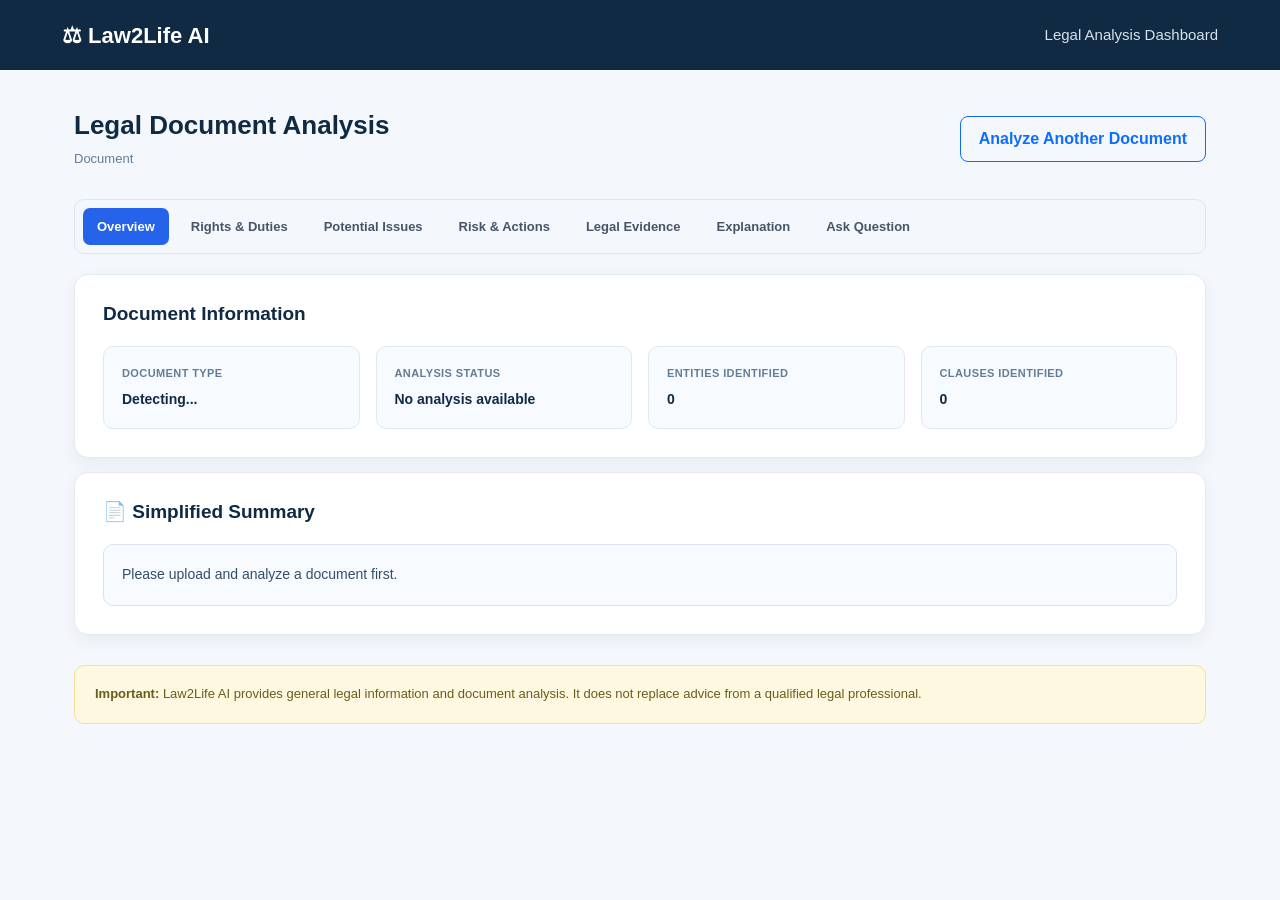
==== frontend/dashboard.html @ 61317b30 "Baseline: initial checkpoint of LAW2LIFE_AI codebase" ====
<!DOCTYPE html>
<html lang="en">

<head>

    <meta charset="UTF-8">

    <meta name="viewport" content="width=device-width, initial-scale=1.0">

    <title>Law2Life AI - Analysis Dashboard</title>

    <link
        href="https://cdn.jsdelivr.net/npm/bootstrap@5.3.3/dist/css/bootstrap.min.css"
        rel="stylesheet"
    >

    <link rel="stylesheet" href="css/style.css">

</head>


<body>

<!-- ================= NAVBAR ================= -->

<nav class="navbar navbar-dark">

    <div class="container">

        <a
            class="navbar-brand"
            href="index.html"
        >
            ⚖ Law2Life AI
        </a>

        <span class="navbar-text">
            Legal Analysis Dashboard
        </span>

    </div>

</nav>


<!-- ================= MAIN DASHBOARD ================= -->

<main class="dashboard-container">

    <!-- HEADER -->

    <div class="dashboard-header">

        <div>

            <h1>Legal Document Analysis</h1>

            <p id="documentName">
                Document
            </p>

        </div>


        <a
            href="index.html"
            class="btn btn-outline-primary"
        >
            Analyze Another Document
        </a>

    </div>


<!-- ================= DASHBOARD TABS ================= -->

<div class="dashboard-tabs">

    <button class="dashboard-tab active" data-tab="overview">
        Overview
    </button>

    <button class="dashboard-tab" data-tab="rights">
        Rights & Duties
    </button>

    <button class="dashboard-tab" data-tab="conflicts">
    Potential Issues
    </button>

    <button class="dashboard-tab" data-tab="risk">
        Risk & Actions
    </button>

    <button class="dashboard-tab" data-tab="evidence">
        Legal Evidence
    </button>

    <button class="dashboard-tab" data-tab="explanation">
        Explanation
    </button>

    <button class="dashboard-tab" data-tab="questions">
        Ask Question
    </button>

</div>


<!-- ================= DOCUMENT INFORMATION ================= -->

<section
    class="dashboard-card tab-content active-tab"
    data-tab-content="overview"
>
    

        <h2>Document Information</h2>

        <div class="info-grid">

            <div class="info-item">

                <span class="info-label">
                    Document Type
                </span>

                <strong id="documentType">
                    Detecting...
                </strong>

            </div>


            <div class="info-item">

                <span class="info-label">
                    Analysis Status
                </span>

                <strong id="analysisStatus">
                    Processing
                </strong>

            </div>


            <div class="info-item">

                <span class="info-label">
                    Entities Identified
                </span>

                <strong id="entityCount">
                    0
                </strong>

            </div>


            <div class="info-item">

                <span class="info-label">
                    Clauses Identified
                </span>

                <strong id="clauseCount">
                    0
                </strong>

            </div>

        </div>

    </section>


    <!-- ================= SUMMARY ================= -->

    <section
    class="dashboard-card tab-content active-tab"
    data-tab-content="overview"
    >

        <h2>📄 Simplified Summary</h2>

        <div
            id="summary"
            class="result-box"
        >
            Analyzing document...
        </div>

    </section>


    <!-- ================= RIGHTS + OBLIGATIONS ================= -->

    <div
    class="dashboard-row tab-content"
    data-tab-content="rights"
    >

        <!-- RIGHTS -->

        <section class="dashboard-card half-card">

            <h2>✓ Your Rights</h2>

            <div id="rightsContainer">

                <p class="empty-message">
                    No rights identified yet.
                </p>

            </div>

        </section>


        <!-- OBLIGATIONS -->

        <section class="dashboard-card half-card">

            <h2>⚠ Your Obligations</h2>

            <div id="obligationsContainer">

                <p class="empty-message">
                    No obligations identified yet.
                </p>

            </div>

        </section>

    </div>


    <!-- ================= DEADLINES + PENALTIES ================= -->

    <div
    class="dashboard-row tab-content"
    data-tab-content="rights"
    >


        <section class="dashboard-card half-card">

            <h2>Important Deadlines</h2>

            <div id="deadlinesContainer">

                <p class="empty-message">
                    No deadlines identified.
                </p>

            </div>

        </section>


        <section class="dashboard-card half-card">

            <h2>⚠ Penalties / Consequences</h2>

            <div id="penaltiesContainer">

                <p class="empty-message">
                    No penalties identified.
                </p>

            </div>

        </section>

    </div>

    <!-- ===================================================== -->
    <!-- CORE NOVELTY: CONFLICT DETECTION                      -->
    <!-- ===================================================== -->

    <section
    class="dashboard-card novelty-card tab-content"
    data-tab-content="conflicts"
    >

        <div class="section-heading">

            <div>

                <span class="novelty-label">
                    CONTEXT-AWARE REASONING
                </span>

                <h2>
                     Potential Issues
                </h2>

            </div>

        </div>


        <p class="section-description">

            The system reviews important clauses against
            relevant legal information and identifies areas
            that may require further verification.

        </p>


        <div id="conflictsContainer">

            <div class="empty-message">
                No potential conflicts detected.
            </div>

        </div>

    </section>


    <!-- ===================================================== -->
    <!-- RISK ASSESSMENT                                      -->
    <!-- ===================================================== -->

    <section
    class="dashboard-card novelty-card tab-content"
    data-tab-content="risk"
    >

        <div class="risk-header">

            <div>

                <span class="novelty-label">
                    CONTEXT-AWARE RISK ANALYSIS
                </span>

                <h2>
                     Risk Assessment
                </h2>

            </div>


            <div
                id="riskLevel"
                class="risk-badge"
            >
                CALCULATING
            </div>

        </div>


        <div
            id="riskExplanation"
            class="result-box"
        >
            Risk factors are being analyzed.
        </div>


        <h3 class="sub-heading">
            Risk Factors
        </h3>


        <div id="riskFactorsContainer">

            <p class="empty-message">
                No risk factors available.
            </p>

        </div>

    </section>


    <!-- ===================================================== -->
    <!-- POSSIBLE ACTIONS                                     -->
    <!-- ===================================================== -->

   <section
    class="dashboard-card novelty-card tab-content"
    data-tab-content="risk"
    >

        <span class="novelty-label">
            EVIDENCE-BACKED GUIDANCE
        </span>

        <h2>
            Possible Next Actions
        </h2>


        <p class="section-description">

            These are possible information-based next steps
            derived from the identified document context,
            legal evidence and detected issues.

        </p>


        <div id="actionsContainer">

            <p class="empty-message">
                No actions available yet.
            </p>

        </div>

    </section>


    <!-- ===================================================== -->
    <!-- LEGAL EVIDENCE                                      -->
    <!-- ===================================================== -->

    <section
    class="dashboard-card tab-content"
    data-tab-content="evidence"
    >

        <h2>⚖ Supporting Legal Evidence</h2>


        <p class="section-description">

            Important findings should be traceable to the
            document clauses and retrieved legal sources
            used during analysis.

        </p>


        <div id="evidenceContainer">

            <p class="empty-message">
                No supporting evidence available.
            </p>

        </div>

    </section>


    <!-- ===================================================== -->
    <!-- EXPLAINABILITY                                      -->
    <!-- ===================================================== -->

    <section
    class="dashboard-card novelty-card tab-content"
    data-tab-content="explanation"
    >

        <span class="novelty-label">
            EXPLAINABLE REASONING
        </span>

        <h2>
             Why Did the System Reach This Finding?
        </h2>


        <div id="explanationContainer">

            <div class="reasoning-step">

                <div class="step-number">
                    1
                </div>

                <div>

                    <strong>
                        Document Evidence
                    </strong>

                    <p>
                        Extracted facts and clauses from
                        the uploaded document.
                    </p>

                </div>

            </div>


            <div class="reasoning-step">

                <div class="step-number">
                    2
                </div>

                <div>

                    <strong>
                        Legal Evidence
                    </strong>

                    <p>
                        Relevant legal provisions retrieved
                        using semantic similarity.
                    </p>

                </div>

            </div>


            <div class="reasoning-step">

                <div class="step-number">
                    3
                </div>

                <div>

                    <strong>
                        Knowledge Graph Relationship
                    </strong>

                    <p>
                        Relationships between the document
                        facts and legal concepts are examined.
                    </p>

                </div>

            </div>


            <div class="reasoning-step">

                <div class="step-number">
                    4
                </div>

                <div>

                    <strong>
                        Context-Aware Reasoning
                    </strong>

                    <p>
                        The system evaluates applicable
                        conditions, conflicts and risk factors.
                    </p>

                </div>

            </div>


            <div class="reasoning-step">

                <div class="step-number">
                    5
                </div>

                <div>

                    <strong>
                        Explainable Finding
                    </strong>

                    <p>
                        The result is presented together
                        with its supporting evidence.
                    </p>

                </div>

            </div>

        </div>

    </section>


    <!-- ===================================================== -->
    <!-- QUESTION ANSWERING                                  -->
    <!-- ===================================================== -->

   <section
    class="dashboard-card question-card tab-content"
    data-tab-content="questions"
    >

        <h2>Ask About Your Document</h2>

        <p class="section-description">

            Ask questions about the uploaded document.
            Answers will be grounded in the document and
            relevant legal evidence.

        </p>


        <div class="question-input-row">

            <input
                type="text"
                id="questionInput"
                class="form-control"
                placeholder="Example: What is my notice period?"
            >


            <button
                id="askButton"
                class="btn ask-btn"
            >
                Ask
            </button>

        </div>


        <div
            id="answerContainer"
            class="answer-box"
        >

            Your answer will appear here.

        </div>

    </section>


    <!-- ================= DISCLAIMER ================= -->

    <div class="dashboard-disclaimer">

        <strong>Important:</strong>

        Law2Life AI provides general legal information
        and document analysis. It does not replace advice
        from a qualified legal professional.

    </div>


</main>


<script src="js/dashboard.js"></script>

</body>

</html>
---- frontend/css/style.css ----
/* =========================================================
   LAW2LIFE AI
   GLOBAL STYLES
   ========================================================= */

* {
    margin: 0;
    padding: 0;
    box-sizing: border-box;
}

body {
    font-family: Arial, Helvetica, sans-serif;
    background: #f4f7fb;
    color: #1f2937;
    line-height: 1.6;
}

a {
    text-decoration: none;
}


/* =========================================================
   NAVBAR
   ========================================================= */

.navbar {
    background: #102a43 !important;
    min-height: 70px;
    padding: 0;
}

.navbar .container {
    max-width: 1180px;
}

.navbar-brand {
    color: #ffffff !important;
    font-size: 22px;
    font-weight: 700;
}

.navbar-text {
    color: #d9e2ec !important;
    font-size: 15px;
}


/* =========================================================
   HOME PAGE
   ========================================================= */

.hero {
    min-height: calc(100vh - 70px);
    padding: 65px 20px 70px;

    background-image:
        linear-gradient(
            rgba(244, 247, 251, 0.15),
            rgba(244, 247, 251, 0.15)
        ),
        url("../images/law-background.png");

    background-size: 100% auto;
    background-position:center top;
    background-repeat: no-repeat;
}

.hero-content {
    max-width: 1120px;
    margin: 0 auto;
    text-align: center;
}

.hero h1 {
    font-size: 44px;
    line-height: 1.2;
    font-weight: 700;
    color: #102a43;
    margin-bottom: 18px;
}

.hero-subtitle {
    max-width: 820px;
    margin: 0 auto;
    font-size: 17px;
    line-height: 1.8;
    color: #627d98;
}


/* =========================================================
   UPLOAD CARD
   ========================================================= */

.upload-card {
    max-width: 700px;
    margin: 40px auto 35px;
    background: #ffffff;
    padding: 38px;
    border-radius: 16px;
    border: 1px solid #e1e8f0;
    box-shadow: 0 10px 30px rgba(16, 42, 67, 0.08);
    text-align: left;
}

.upload-card h3 {
    color: #102a43;
    font-size: 25px;
    margin-bottom: 8px;
    text-align: center;
}

.upload-description {
    color: #627d98;
    margin-bottom: 25px;
    text-align: center;
}


/* =========================================================
   FILE INPUT
   ========================================================= */

.file-input {
    border: 2px dashed #9fb3c8;
    padding: 30px;
    border-radius: 12px;
    margin-bottom: 20px;
    background: #f8fafc;
    text-align: center;
    transition: 0.2s ease;
}

.file-input:hover {
    border-color: #1565c0;
    background: #f5f9ff;
}

.file-input input[type="file"] {
    width: 100%;
    font-size: 15px;
    color: #52606d;
}


/* =========================================================
   ANALYZE BUTTON
   ========================================================= */

.analyze-btn {
    width: 100%;
    background: #1565c0 !important;
    color: #ffffff !important;
    border: none;
    padding: 13px 20px;
    border-radius: 9px;
    font-weight: 600;
    font-size: 16px;
    transition: 0.2s ease;
}

.analyze-btn:hover {
    background: #0d47a1 !important;
    transform: translateY(-1px);
}


/* =========================================================
   UPLOAD STATUS
   ========================================================= */

#uploadStatus {
    margin-top: 16px;
    text-align: center;
    font-weight: 500;
}


/* =========================================================
   HOME FEATURE CARDS
   ========================================================= */

.feature-section {
    max-width: 1050px;
    margin: 35px auto 0;
    display: grid;
    grid-template-columns: repeat(3, 1fr);
    gap: 20px;
}

.feature-card {
    background: #ffffff;
    padding: 28px 24px;
    border-radius: 14px;
    border: 1px solid #e1e8f0;
    box-shadow: 0 5px 18px rgba(16, 42, 67, 0.05);
    text-align: left;
    transition: 0.2s ease;
}

.feature-card:hover {
    transform: translateY(-3px);
    box-shadow: 0 10px 25px rgba(16, 42, 67, 0.08);
}

.feature-icon {
    font-size: 30px;
    margin-bottom: 12px;
}

.feature-card h4 {
    color: #102a43;
    font-size: 18px;
    margin-bottom: 8px;
}

.feature-card p {
    color: #627d98;
    line-height: 1.6;
    font-size: 14px;
}


/* =========================================================
   DISCLAIMER
   ========================================================= */

.disclaimer {
    max-width: 900px;
    margin: 35px auto 0;
    padding: 16px 20px;
    background: #fff8e1;
    border: 1px solid #f1df9a;
    border-radius: 10px;
    color: #6b5b1c;
    font-size: 13px;
    line-height: 1.6;
}


/* =========================================================
   DASHBOARD
   ========================================================= */

.dashboard-container {
    width: 100%;
    max-width: 1180px;
    margin: 0 auto;
    padding: 40px 24px 60px;
}

.dashboard-header {
    display: flex;
    justify-content: space-between;
    align-items: center;
    gap: 25px;
    margin-bottom: 30px;
}

.dashboard-header h1 {
    margin: 0;
    font-size: 36px;
    font-weight: 700;
    color: #102a43;
}

.dashboard-header p {
    margin: 8px 0 0;
    color: #627d98;
    font-size: 16px;
}

.dashboard-header .btn {
    white-space: nowrap;
    border-radius: 8px;
    padding: 10px 18px;
    font-weight: 600;
}


/* =========================================================
   DASHBOARD CARDS
   ========================================================= */

.dashboard-card {
    background: #ffffff;
    border: 1px solid #e5eaf0;
    border-radius: 14px;
    padding: 28px;
    margin-bottom: 24px;
    box-shadow: 0 5px 18px rgba(16, 42, 67, 0.06);
}

.dashboard-card h2 {
    margin: 0 0 20px;
    font-size: 23px;
    font-weight: 700;
    color: #102a43;
}

.dashboard-card h3 {
    color: #243b53;
}


/* =========================================================
   DOCUMENT INFORMATION
   ========================================================= */

.info-grid {
    display: grid;
    grid-template-columns: repeat(4, 1fr);
    gap: 16px;
}

.info-item {
    background: #f7faff;
    border: 1px solid #e1e8f0;
    border-radius: 10px;
    padding: 18px;
}

.info-label {
    display: block;
    margin-bottom: 8px;
    color: #627d98;
    font-size: 13px;
    font-weight: 600;
    text-transform: uppercase;
    letter-spacing: 0.4px;
}

.info-item strong {
    display: block;
    color: #102a43;
    font-size: 17px;
}


/* =========================================================
   RESULT BOX
   ========================================================= */

.result-box {
    background: #f7faff;
    border: 1px solid #d9e2ec;
    border-radius: 10px;
    padding: 18px;
    color: #334e68;
    line-height: 1.7;
}


/* =========================================================
   TWO COLUMN SECTIONS
   ========================================================= */

.dashboard-row {
    display: grid;
    grid-template-columns: 1fr 1fr;
    gap: 24px;
}

.half-card {
    min-width: 0;
}


/* =========================================================
   DASHBOARD LISTS
   ========================================================= */

.dashboard-card ul {
    margin: 0;
    padding-left: 22px;
}

.dashboard-card li {
    margin-bottom: 10px;
    color: #334e68;
    line-height: 1.6;
}

.dashboard-card li:last-child {
    margin-bottom: 0;
}


/* =========================================================
   EMPTY STATES
   ========================================================= */

.empty-message {
    margin: 0;
    padding: 16px;
    border-radius: 9px;
    background: #f8fafc;
    color: #829ab1;
    border: 1px dashed #cbd5e1;
}


/* =========================================================
   SECTION DESCRIPTION
   ========================================================= */

.section-description {
    color: #627d98;
    line-height: 1.7;
    margin-bottom: 22px;
}


/* =========================================================
   CONTEXT-AWARE REASONING
   ========================================================= */

.novelty-card {
    border-left: 4px solid #1565c0;
}

.novelty-label {
    display: inline-block;
    margin-bottom: 8px;
    color: #1565c0;
    font-size: 12px;
    font-weight: 700;
    letter-spacing: 1px;
}

.section-heading {
    display: flex;
    justify-content: space-between;
    align-items: center;
    gap: 20px;
}


/* =========================================================
   RISK
   ========================================================= */

.risk-header {
    display: flex;
    justify-content: space-between;
    align-items: center;
    gap: 20px;
}

.risk-badge {
    display: inline-flex;
    align-items: center;
    justify-content: center;
    min-width: 110px;
    padding: 9px 16px;
    border-radius: 20px;
    background: #eef2f7;
    color: #52606d;
    font-size: 13px;
    font-weight: 700;
    letter-spacing: 0.5px;
}

.sub-heading {
    margin-top: 25px;
    margin-bottom: 15px;
    font-size: 18px;
    font-weight: 700;
}


/* =========================================================
   ANALYSIS ITEMS
   ========================================================= */

#actionsContainer > div,
#riskFactorsContainer > div,
#evidenceContainer > div,
#conflictsContainer > div {
    background: #f8fafc;
    border: 1px solid #e1e8f0;
    border-radius: 10px;
    padding: 16px;
    margin-bottom: 12px;
}

#actionsContainer > div:last-child,
#riskFactorsContainer > div:last-child,
#evidenceContainer > div:last-child,
#conflictsContainer > div:last-child {
    margin-bottom: 0;
}


/* =========================================================
   CONFLICTS
   ========================================================= */

#conflictsContainer strong {
    color: #102a43;
}

#conflictsContainer p {
    color: #52606d;
    line-height: 1.6;
}


/* =========================================================
   EVIDENCE
   ========================================================= */

#evidenceContainer a {
    color: #1565c0;
    font-weight: 600;
}

#evidenceContainer a:hover {
    text-decoration: underline;
}


/* =========================================================
   EXPLAINABLE REASONING
   ========================================================= */

#explanationContainer {
    position: relative;
    display: flex;
    flex-direction: column;
    gap: 16px;
}

.reasoning-step {
    display: flex;
    align-items: flex-start;
    gap: 16px;
    padding: 18px;
    background: #f8fafc;
    border: 1px solid #e1e8f0;
    border-radius: 10px;
}

.step-number {
    flex: 0 0 36px;
    width: 36px;
    height: 36px;
    display: flex;
    align-items: center;
    justify-content: center;
    border-radius: 50%;
    background: #1565c0;
    color: #ffffff;
    font-weight: 700;
}

.reasoning-step strong {
    display: block;
    margin-bottom: 5px;
    color: #102a43;
}

.reasoning-step p {
    margin: 0;
    color: #627d98;
    line-height: 1.6;
}


/* =========================================================
   QUESTION ANSWERING
   ========================================================= */

.question-card {
    background: #ffffff;
}

.question-input-row {
    display: flex;
    gap: 12px;
    margin-bottom: 18px;
}

.question-input-row input {
    flex: 1;
    min-height: 46px;
    border-radius: 8px;
    border: 1px solid #bcccdc;
    padding: 10px 14px;
}

.question-input-row input:focus {
    border-color: #1565c0;
    box-shadow: 0 0 0 3px rgba(21, 101, 192, 0.12);
    outline: none;
}

.ask-btn {
    min-width: 90px;
    background: #1565c0;
    color: #ffffff;
    border-radius: 8px;
    font-weight: 600;
    padding: 10px 20px;
    border: none;
}

.ask-btn:hover {
    background: #0d47a1;
}


/* =========================================================
   ANSWER BOX
   ========================================================= */

.answer-box {
    min-height: 70px;
    padding: 18px;
    background: #f7faff;
    border: 1px solid #d9e2ec;
    border-radius: 10px;
    color: #334e68;
    line-height: 1.7;
}


/* =========================================================
   DASHBOARD DISCLAIMER
   ========================================================= */

.dashboard-disclaimer {
    margin-top: 30px;
    padding: 18px 20px;
    background: #fff8e1;
    border: 1px solid #f1df9a;
    border-radius: 10px;
    color: #6b5b1c;
    font-size: 13px;
    line-height: 1.6;
}


/* =========================================================
   RESPONSIVE DESIGN
   ========================================================= */

@media (max-width: 992px) {

    .hero h1 {
        font-size: 38px;
    }

    .feature-section {
        grid-template-columns: 1fr;
    }

    .info-grid {
        grid-template-columns: repeat(2, 1fr);
    }

    .dashboard-header h1 {
        font-size: 32px;
    }
}


@media (max-width: 768px) {

    .hero {
        padding: 45px 15px 55px;
    }

    .hero h1 {
        font-size: 32px;
    }

    .hero-subtitle {
        font-size: 15px;
    }

    .upload-card {
        padding: 25px 20px;
    }

    .feature-section {
        grid-template-columns: 1fr;
    }

    .dashboard-container {
        padding: 25px 15px 40px;
    }

    .dashboard-header {
        flex-direction: column;
        align-items: flex-start;
    }

    .dashboard-header h1 {
        font-size: 28px;
    }

    .dashboard-header .btn {
        width: 100%;
    }

    .info-grid {
        grid-template-columns: 1fr;
    }

    .dashboard-row {
        grid-template-columns: 1fr;
    }

    .dashboard-card {
        padding: 20px;
    }

    .risk-header {
        flex-direction: column;
        align-items: flex-start;
    }

    .section-heading {
        flex-direction: column;
        align-items: flex-start;
    }

    .question-input-row {
        flex-direction: column;
    }

    .ask-btn {
        width: 100%;
    }

    .navbar-text {
        display: none;
    }
}
/* ============================================================
   COMPACT DASHBOARD
   ============================================================ */

body {
    font-size: 14px;
}

h1 {
    font-size: 26px;
}

h2 {
    font-size: 20px;
}

h3 {
    font-size: 16px;
}

h4 {
    font-size: 14px;
}

p,
li,
div {
    line-height: 1.5;
}

/* Reduce spacing between dashboard sections */
section,
.dashboard-section,
.analysis-section {
    margin-bottom: 18px;
}

/* Compact cards */
.card,
.analysis-card,
.graph-reasoning-card,
.graph-concept {
    padding: 14px;
    margin-bottom: 12px;
}

/* Smaller graph text */
.graph-reasoning-card p,
.graph-concept p,
.graph-relation,
.graph-finding {
    font-size: 13px;
}

/* Smaller section descriptions */
.section-description {
    font-size: 13px;
}
/* ============================================================
   LAW2LIFE AI - DASHBOARD TABS
   ============================================================ */

.dashboard-tabs {
    display: flex;
    flex-wrap: wrap;
    gap: 8px;
    margin: 20px 0;
    padding: 8px;

    background: #f4f7fb;
    border: 1px solid #dfe6ef;
    border-radius: 10px;
}

.dashboard-tab {
    border: none;
    background: transparent;

    padding: 9px 14px;

    border-radius: 7px;

    font-size: 13px;
    font-weight: 600;

    color: #475569;

    cursor: pointer;

    transition: 0.2s ease;
}

.dashboard-tab:hover {
    background: #e8eef7;
}

.dashboard-tab.active {
    background: #2563eb;
    color: white;
}

.tab-content {
    display: none;
}

.tab-content.active-tab {
    display: block;
}

/* Smaller dashboard text */

.dashboard-container h1 {
    font-size: 26px;
}

.dashboard-container h2 {
    font-size: 19px;
}

.dashboard-container h3 {
    font-size: 15px;
}

.dashboard-container h4 {
    font-size: 14px;
}

.dashboard-container p,
.dashboard-container li {
    font-size: 13px;
    line-height: 1.5;
}

.info-label {
    font-size: 11px;
}

.info-item strong {
    font-size: 14px;
}

.section-description {
    font-size: 13px;
}

/* Knowledge Graph */

.graph-reasoning-card {
    padding: 14px;
    margin-bottom: 12px;
}

.graph-reasoning-card p,
.graph-relation,
.graph-finding {
    font-size: 13px;
}

.graph-concept {
    padding: 10px;
    margin-top: 10px;
}

.graph-label {
    font-size: 11px;
    font-weight: 600;
}

.dashboard-card {
    margin-bottom: 14px;
}
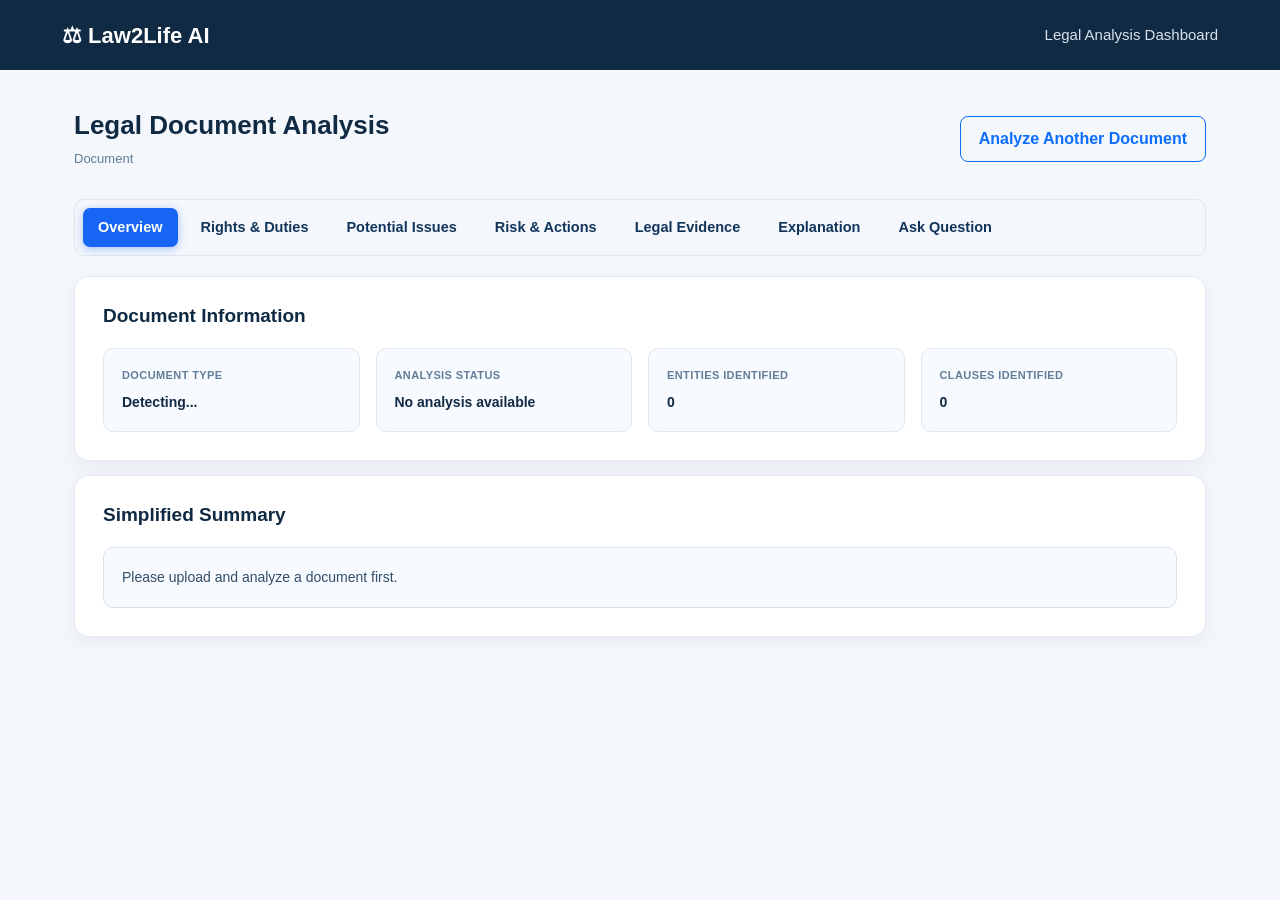
==== commit 2ae619cd: "Initial commit: Law2Life AI legal document analysis" ====
--- a/frontend/dashboard.html
+++ b/frontend/dashboard.html
@@ -9,10 +9,7 @@
 
     <title>Law2Life AI - Analysis Dashboard</title>
 
-    <link
-        href="https://cdn.jsdelivr.net/npm/bootstrap@5.3.3/dist/css/bootstrap.min.css"
-        rel="stylesheet"
-    >
+    <link href="https://cdn.jsdelivr.net/npm/bootstrap@5.3.3/dist/css/bootstrap.min.css" rel="stylesheet">
 
     <link rel="stylesheet" href="css/style.css">
 
@@ -21,196 +18,325 @@
 
 <body>
 
-<!-- ================= NAVBAR ================= -->
-
-<nav class="navbar navbar-dark">
-
-    <div class="container">
-
-        <a
-            class="navbar-brand"
-            href="index.html"
-        >
-            ⚖ Law2Life AI
-        </a>
-
-        <span class="navbar-text">
-            Legal Analysis Dashboard
-        </span>
-
-    </div>
-
-</nav>
-
-
-<!-- ================= MAIN DASHBOARD ================= -->
-
-<main class="dashboard-container">
-
-    <!-- HEADER -->
-
-    <div class="dashboard-header">
-
-        <div>
-
-            <h1>Legal Document Analysis</h1>
-
-            <p id="documentName">
-                Document
+    <!-- ================= NAVBAR ================= -->
+
+    <nav class="navbar navbar-dark">
+
+        <div class="container">
+
+            <a class="navbar-brand" href="index.html">
+                ⚖ Law2Life AI
+            </a>
+
+            <span class="navbar-text">
+                Legal Analysis Dashboard
+            </span>
+
+        </div>
+
+    </nav>
+
+
+    <!-- ================= MAIN DASHBOARD ================= -->
+
+    <main class="dashboard-container">
+
+        <!-- HEADER -->
+
+        <div class="dashboard-header">
+
+            <div>
+
+                <h1>Legal Document Analysis</h1>
+
+                <p id="documentName">
+                    Document
+                </p>
+
+            </div>
+
+
+            <a href="index.html" class="btn btn-outline-primary">
+                Analyze Another Document
+            </a>
+
+        </div>
+
+
+        <!-- ================= DASHBOARD TABS ================= -->
+
+        <div class="dashboard-tabs">
+
+            <button class="dashboard-tab active" data-tab="overview">
+                Overview
+            </button>
+
+            <button class="dashboard-tab" data-tab="rights">
+                Rights & Duties
+            </button>
+
+            <button class="dashboard-tab" data-tab="conflicts">
+                Potential Issues
+            </button>
+
+            <button class="dashboard-tab" data-tab="risk">
+                Risk & Actions
+            </button>
+
+            <button class="dashboard-tab" data-tab="evidence">
+                Legal Evidence
+            </button>
+
+            <button class="dashboard-tab" data-tab="explanation">
+                Explanation
+            </button>
+
+            <button class="dashboard-tab" data-tab="questions">
+                Ask Question
+            </button>
+
+        </div>
+
+
+        <!-- ================= DOCUMENT INFORMATION ================= -->
+
+        <section class="dashboard-card tab-content active-tab" data-tab-content="overview">
+
+
+            <h2>Document Information</h2>
+
+            <div class="info-grid">
+
+                <div class="info-item">
+
+                    <span class="info-label">
+                        Document Type
+                    </span>
+
+                    <strong id="documentType">
+                        Detecting...
+                    </strong>
+
+                </div>
+
+
+                <div class="info-item">
+
+                    <span class="info-label">
+                        Analysis Status
+                    </span>
+
+                    <strong id="analysisStatus">
+                        Processing
+                    </strong>
+
+                </div>
+
+
+                <div class="info-item">
+
+                    <span class="info-label">
+                        Entities Identified
+                    </span>
+
+                    <strong id="entityCount">
+                        0
+                    </strong>
+
+                </div>
+
+
+                <div class="info-item">
+
+                    <span class="info-label">
+                        Clauses Identified
+                    </span>
+
+                    <strong id="clauseCount">
+                        0
+                    </strong>
+
+                </div>
+
+            </div>
+
+        </section>
+
+
+        <!-- ================= SUMMARY ================= -->
+
+        <section class="dashboard-card tab-content active-tab" data-tab-content="overview">
+
+            <h2> Simplified Summary</h2>
+
+            <div id="summary" class="result-box">
+                Analyzing document...
+            </div>
+
+        </section>
+
+
+        <!-- ================= RIGHTS + OBLIGATIONS ================= -->
+
+        <div class="dashboard-row tab-content" data-tab-content="rights">
+
+            <!-- RIGHTS -->
+
+            <section class="dashboard-card half-card">
+
+                <h2> Your Rights</h2>
+
+                <div id="rightsContainer">
+
+                    <p class="empty-message">
+                        No rights identified yet.
+                    </p>
+
+                </div>
+
+            </section>
+
+
+            <!-- OBLIGATIONS -->
+
+            <section class="dashboard-card half-card">
+
+                <h2>⚠ Your Obligations</h2>
+
+                <div id="obligationsContainer">
+
+                    <p class="empty-message">
+                        No obligations identified yet.
+                    </p>
+
+                </div>
+
+            </section>
+
+        </div>
+
+
+        <!-- ================= DEADLINES + PENALTIES ================= -->
+
+        <div class="dashboard-row tab-content" data-tab-content="rights">
+
+
+            <section class="dashboard-card half-card">
+
+                <h2>Important Deadlines</h2>
+
+                <div id="deadlinesContainer">
+
+                    <p class="empty-message">
+                        No deadlines identified.
+                    </p>
+
+                </div>
+
+            </section>
+
+
+            <section class="dashboard-card half-card">
+
+                <h2>⚠ Penalties / Consequences</h2>
+
+                <div id="penaltiesContainer">
+
+                    <p class="empty-message">
+                        No penalties identified.
+                    </p>
+
+                </div>
+
+            </section>
+
+        </div>
+
+        <!-- ===================================================== -->
+        <!-- CORE NOVELTY: CONFLICT DETECTION                      -->
+        <!-- ===================================================== -->
+
+        <section class="dashboard-card novelty-card tab-content" data-tab-content="conflicts">
+
+            <div class="section-heading">
+
+                <div>
+
+                    <span class="novelty-label">
+                        CONTEXT-AWARE REASONING
+                    </span>
+
+                    <h2>
+                        Potential Issues
+                    </h2>
+
+                </div>
+
+            </div>
+
+
+            <p class="section-description">
+
+                The system reviews important clauses against
+                relevant legal information and identifies areas
+                that may require further verification.
+
             </p>
 
-        </div>
-
-
-        <a
-            href="index.html"
-            class="btn btn-outline-primary"
-        >
-            Analyze Another Document
-        </a>
-
-    </div>
-
-
-<!-- ================= DASHBOARD TABS ================= -->
-
-<div class="dashboard-tabs">
-
-    <button class="dashboard-tab active" data-tab="overview">
-        Overview
-    </button>
-
-    <button class="dashboard-tab" data-tab="rights">
-        Rights & Duties
-    </button>
-
-    <button class="dashboard-tab" data-tab="conflicts">
-    Potential Issues
-    </button>
-
-    <button class="dashboard-tab" data-tab="risk">
-        Risk & Actions
-    </button>
-
-    <button class="dashboard-tab" data-tab="evidence">
-        Legal Evidence
-    </button>
-
-    <button class="dashboard-tab" data-tab="explanation">
-        Explanation
-    </button>
-
-    <button class="dashboard-tab" data-tab="questions">
-        Ask Question
-    </button>
-
-</div>
-
-
-<!-- ================= DOCUMENT INFORMATION ================= -->
-
-<section
-    class="dashboard-card tab-content active-tab"
-    data-tab-content="overview"
->
-    
-
-        <h2>Document Information</h2>
-
-        <div class="info-grid">
-
-            <div class="info-item">
-
-                <span class="info-label">
-                    Document Type
-                </span>
-
-                <strong id="documentType">
-                    Detecting...
-                </strong>
-
-            </div>
-
-
-            <div class="info-item">
-
-                <span class="info-label">
-                    Analysis Status
-                </span>
-
-                <strong id="analysisStatus">
-                    Processing
-                </strong>
-
-            </div>
-
-
-            <div class="info-item">
-
-                <span class="info-label">
-                    Entities Identified
-                </span>
-
-                <strong id="entityCount">
-                    0
-                </strong>
-
-            </div>
-
-
-            <div class="info-item">
-
-                <span class="info-label">
-                    Clauses Identified
-                </span>
-
-                <strong id="clauseCount">
-                    0
-                </strong>
-
-            </div>
-
-        </div>
-
-    </section>
-
-
-    <!-- ================= SUMMARY ================= -->
-
-    <section
-    class="dashboard-card tab-content active-tab"
-    data-tab-content="overview"
-    >
-
-        <h2>📄 Simplified Summary</h2>
-
-        <div
-            id="summary"
-            class="result-box"
-        >
-            Analyzing document...
-        </div>
-
-    </section>
-
-
-    <!-- ================= RIGHTS + OBLIGATIONS ================= -->
-
-    <div
-    class="dashboard-row tab-content"
-    data-tab-content="rights"
-    >
-
-        <!-- RIGHTS -->
-
-        <section class="dashboard-card half-card">
-
-            <h2>✓ Your Rights</h2>
-
-            <div id="rightsContainer">
+
+            <div id="conflictsContainer">
+
+                <div class="empty-message">
+                    No potential conflicts detected.
+                </div>
+
+            </div>
+
+        </section>
+
+
+        <!-- ===================================================== -->
+        <!-- RISK ASSESSMENT                                      -->
+        <!-- ===================================================== -->
+
+        <section class="dashboard-card novelty-card tab-content" data-tab-content="risk">
+
+            <div class="risk-header">
+
+                <div>
+
+                    <span class="novelty-label">
+                        CONTEXT-AWARE RISK ANALYSIS
+                    </span>
+
+                    <h2>
+                        Risk Assessment
+                    </h2>
+
+                </div>
+
+
+                <div id="riskLevel" class="risk-badge">
+                    CALCULATING
+                </div>
+
+            </div>
+
+
+            <div id="riskExplanation" class="result-box">
+                Risk factors are being analyzed.
+            </div>
+
+
+            <h3 class="sub-heading">
+                Risk Factors
+            </h3>
+
+
+            <div id="riskFactorsContainer">
 
                 <p class="empty-message">
-                    No rights identified yet.
+                    No risk factors available.
                 </p>
 
             </div>
@@ -218,41 +344,63 @@
         </section>
 
 
-        <!-- OBLIGATIONS -->
-
-        <section class="dashboard-card half-card">
-
-            <h2>⚠ Your Obligations</h2>
-
-            <div id="obligationsContainer">
+        <!-- ===================================================== -->
+        <!-- POSSIBLE ACTIONS                                     -->
+        <!-- ===================================================== -->
+
+        <section class="dashboard-card novelty-card tab-content" data-tab-content="risk">
+
+            <span class="novelty-label">
+                EVIDENCE-BACKED GUIDANCE
+            </span>
+
+            <h2>
+                Possible Next Actions
+            </h2>
+
+
+            <p class="section-description">
+
+                These are possible information-based next steps
+                derived from the identified document context,
+                legal evidence and detected issues.
+
+            </p>
+
+
+            <div id="actionsContainer">
 
                 <p class="empty-message">
-                    No obligations identified yet.
+                    No actions available yet.
                 </p>
 
             </div>
 
         </section>
 
-    </div>
-
-
-    <!-- ================= DEADLINES + PENALTIES ================= -->
-
-    <div
-    class="dashboard-row tab-content"
-    data-tab-content="rights"
-    >
-
-
-        <section class="dashboard-card half-card">
-
-            <h2>Important Deadlines</h2>
-
-            <div id="deadlinesContainer">
+
+        <!-- ===================================================== -->
+        <!-- LEGAL EVIDENCE                                      -->
+        <!-- ===================================================== -->
+
+        <section class="dashboard-card tab-content" data-tab-content="evidence">
+
+            <h2> Supporting Legal Evidence</h2>
+
+
+            <p class="section-description">
+
+                Important findings should be traceable to the
+                document clauses and retrieved legal sources
+                used during analysis.
+
+            </p>
+
+
+            <div id="evidenceContainer">
 
                 <p class="empty-message">
-                    No deadlines identified.
+                    No supporting evidence available.
                 </p>
 
             </div>
@@ -260,399 +408,181 @@
         </section>
 
 
-        <section class="dashboard-card half-card">
-
-            <h2>⚠ Penalties / Consequences</h2>
-
-            <div id="penaltiesContainer">
-
-                <p class="empty-message">
-                    No penalties identified.
-                </p>
-
-            </div>
-
-        </section>
-
-    </div>
-
-    <!-- ===================================================== -->
-    <!-- CORE NOVELTY: CONFLICT DETECTION                      -->
-    <!-- ===================================================== -->
-
-    <section
-    class="dashboard-card novelty-card tab-content"
-    data-tab-content="conflicts"
-    >
-
-        <div class="section-heading">
-
-            <div>
-
-                <span class="novelty-label">
-                    CONTEXT-AWARE REASONING
-                </span>
-
-                <h2>
-                     Potential Issues
-                </h2>
-
-            </div>
-
-        </div>
-
-
-        <p class="section-description">
-
-            The system reviews important clauses against
-            relevant legal information and identifies areas
-            that may require further verification.
-
-        </p>
-
-
-        <div id="conflictsContainer">
-
-            <div class="empty-message">
-                No potential conflicts detected.
-            </div>
-
-        </div>
-
-    </section>
-
-
-    <!-- ===================================================== -->
-    <!-- RISK ASSESSMENT                                      -->
-    <!-- ===================================================== -->
-
-    <section
-    class="dashboard-card novelty-card tab-content"
-    data-tab-content="risk"
-    >
-
-        <div class="risk-header">
-
-            <div>
-
-                <span class="novelty-label">
-                    CONTEXT-AWARE RISK ANALYSIS
-                </span>
-
-                <h2>
-                     Risk Assessment
-                </h2>
-
-            </div>
-
-
-            <div
-                id="riskLevel"
-                class="risk-badge"
-            >
-                CALCULATING
-            </div>
-
-        </div>
-
-
-        <div
-            id="riskExplanation"
-            class="result-box"
-        >
-            Risk factors are being analyzed.
-        </div>
-
-
-        <h3 class="sub-heading">
-            Risk Factors
-        </h3>
-
-
-        <div id="riskFactorsContainer">
-
-            <p class="empty-message">
-                No risk factors available.
+        <!-- ===================================================== -->
+        <!-- EXPLAINABILITY                                      -->
+        <!-- ===================================================== -->
+
+        <section class="dashboard-card novelty-card tab-content" data-tab-content="explanation">
+
+            <span class="novelty-label">
+                EXPLAINABLE REASONING
+            </span>
+
+            <h2>
+                Why Did the System Reach This Finding?
+            </h2>
+
+
+            <div id="explanationContainer">
+
+                <div class="reasoning-step">
+
+                    <div class="step-number">
+                        1
+                    </div>
+
+                    <div>
+
+                        <strong>
+                            Document Evidence
+                        </strong>
+
+                        <p>
+                            Extracted facts and clauses from
+                            the uploaded document.
+                        </p>
+
+                    </div>
+
+                </div>
+
+
+                <div class="reasoning-step">
+
+                    <div class="step-number">
+                        2
+                    </div>
+
+                    <div>
+
+                        <strong>
+                            Legal Evidence
+                        </strong>
+
+                        <p>
+                            Relevant legal provisions retrieved
+                            using semantic similarity.
+                        </p>
+
+                    </div>
+
+                </div>
+
+
+                <div class="reasoning-step">
+
+                    <div class="step-number">
+                        3
+                    </div>
+
+                    <div>
+
+                        <strong>
+                            Knowledge Graph Relationship
+                        </strong>
+
+                        <p>
+                            Relationships between the document
+                            facts and legal concepts are examined.
+                        </p>
+
+                    </div>
+
+                </div>
+
+
+                <div class="reasoning-step">
+
+                    <div class="step-number">
+                        4
+                    </div>
+
+                    <div>
+
+                        <strong>
+                            Context-Aware Reasoning
+                        </strong>
+
+                        <p>
+                            The system evaluates applicable
+                            conditions, conflicts and risk factors.
+                        </p>
+
+                    </div>
+
+                </div>
+
+
+                <div class="reasoning-step">
+
+                    <div class="step-number">
+                        5
+                    </div>
+
+                    <div>
+
+                        <strong>
+                            Explainable Finding
+                        </strong>
+
+                        <p>
+                            The result is presented together
+                            with its supporting evidence.
+                        </p>
+
+                    </div>
+
+                </div>
+
+            </div>
+
+        </section>
+
+
+        <!-- ===================================================== -->
+        <!-- QUESTION ANSWERING                                  -->
+        <!-- ===================================================== -->
+
+        <section class="dashboard-card question-card tab-content" data-tab-content="questions">
+
+            <h2>Ask About Your Document</h2>
+
+            <p class="section-description">
+
+                Ask questions about the uploaded document.
+                Answers will be grounded in the document and
+                relevant legal evidence.
+
             </p>
 
-        </div>
-
-    </section>
-
-
-    <!-- ===================================================== -->
-    <!-- POSSIBLE ACTIONS                                     -->
-    <!-- ===================================================== -->
-
-   <section
-    class="dashboard-card novelty-card tab-content"
-    data-tab-content="risk"
-    >
-
-        <span class="novelty-label">
-            EVIDENCE-BACKED GUIDANCE
-        </span>
-
-        <h2>
-            Possible Next Actions
-        </h2>
-
-
-        <p class="section-description">
-
-            These are possible information-based next steps
-            derived from the identified document context,
-            legal evidence and detected issues.
-
-        </p>
-
-
-        <div id="actionsContainer">
-
-            <p class="empty-message">
-                No actions available yet.
-            </p>
-
-        </div>
-
-    </section>
-
-
-    <!-- ===================================================== -->
-    <!-- LEGAL EVIDENCE                                      -->
-    <!-- ===================================================== -->
-
-    <section
-    class="dashboard-card tab-content"
-    data-tab-content="evidence"
-    >
-
-        <h2>⚖ Supporting Legal Evidence</h2>
-
-
-        <p class="section-description">
-
-            Important findings should be traceable to the
-            document clauses and retrieved legal sources
-            used during analysis.
-
-        </p>
-
-
-        <div id="evidenceContainer">
-
-            <p class="empty-message">
-                No supporting evidence available.
-            </p>
-
-        </div>
-
-    </section>
-
-
-    <!-- ===================================================== -->
-    <!-- EXPLAINABILITY                                      -->
-    <!-- ===================================================== -->
-
-    <section
-    class="dashboard-card novelty-card tab-content"
-    data-tab-content="explanation"
-    >
-
-        <span class="novelty-label">
-            EXPLAINABLE REASONING
-        </span>
-
-        <h2>
-             Why Did the System Reach This Finding?
-        </h2>
-
-
-        <div id="explanationContainer">
-
-            <div class="reasoning-step">
-
-                <div class="step-number">
-                    1
-                </div>
-
-                <div>
-
-                    <strong>
-                        Document Evidence
-                    </strong>
-
-                    <p>
-                        Extracted facts and clauses from
-                        the uploaded document.
-                    </p>
-
-                </div>
-
-            </div>
-
-
-            <div class="reasoning-step">
-
-                <div class="step-number">
-                    2
-                </div>
-
-                <div>
-
-                    <strong>
-                        Legal Evidence
-                    </strong>
-
-                    <p>
-                        Relevant legal provisions retrieved
-                        using semantic similarity.
-                    </p>
-
-                </div>
-
-            </div>
-
-
-            <div class="reasoning-step">
-
-                <div class="step-number">
-                    3
-                </div>
-
-                <div>
-
-                    <strong>
-                        Knowledge Graph Relationship
-                    </strong>
-
-                    <p>
-                        Relationships between the document
-                        facts and legal concepts are examined.
-                    </p>
-
-                </div>
-
-            </div>
-
-
-            <div class="reasoning-step">
-
-                <div class="step-number">
-                    4
-                </div>
-
-                <div>
-
-                    <strong>
-                        Context-Aware Reasoning
-                    </strong>
-
-                    <p>
-                        The system evaluates applicable
-                        conditions, conflicts and risk factors.
-                    </p>
-
-                </div>
-
-            </div>
-
-
-            <div class="reasoning-step">
-
-                <div class="step-number">
-                    5
-                </div>
-
-                <div>
-
-                    <strong>
-                        Explainable Finding
-                    </strong>
-
-                    <p>
-                        The result is presented together
-                        with its supporting evidence.
-                    </p>
-
-                </div>
-
-            </div>
-
-        </div>
-
-    </section>
-
-
-    <!-- ===================================================== -->
-    <!-- QUESTION ANSWERING                                  -->
-    <!-- ===================================================== -->
-
-   <section
-    class="dashboard-card question-card tab-content"
-    data-tab-content="questions"
-    >
-
-        <h2>Ask About Your Document</h2>
-
-        <p class="section-description">
-
-            Ask questions about the uploaded document.
-            Answers will be grounded in the document and
-            relevant legal evidence.
-
-        </p>
-
-
-        <div class="question-input-row">
-
-            <input
-                type="text"
-                id="questionInput"
-                class="form-control"
-                placeholder="Example: What is my notice period?"
-            >
-
-
-            <button
-                id="askButton"
-                class="btn ask-btn"
-            >
-                Ask
-            </button>
-
-        </div>
-
-
-        <div
-            id="answerContainer"
-            class="answer-box"
-        >
-
-            Your answer will appear here.
-
-        </div>
-
-    </section>
-
-
-    <!-- ================= DISCLAIMER ================= -->
-
-    <div class="dashboard-disclaimer">
-
-        <strong>Important:</strong>
-
-        Law2Life AI provides general legal information
-        and document analysis. It does not replace advice
-        from a qualified legal professional.
-
-    </div>
-
-
-</main>
-
-
-<script src="js/dashboard.js"></script>
+
+            <div class="question-input-row">
+
+                <input type="text" id="questionInput" class="form-control"
+                    placeholder="Example: What is my notice period?">
+
+
+                <button id="askButton" class="btn ask-btn">
+                    Ask
+                </button>
+
+            </div>
+
+
+            <div id="answerContainer" class="answer-box">
+
+                Your answer will appear here.
+
+            </div>
+
+        </section>
+
+
+
+    </main>
+
+
+    <script src="js/dashboard.js"></script>
 
 </body>
 
--- a/frontend/css/style.css
+++ b/frontend/css/style.css
@@ -818,27 +818,35 @@
     border: none;
     background: transparent;
 
-    padding: 9px 14px;
+    padding: 9px 15px;
 
     border-radius: 7px;
 
-    font-size: 13px;
-    font-weight: 600;
-
-    color: #475569;
+    font-size: 14.5px;
+    font-weight: 700;
+
+    color: #12345A;
 
     cursor: pointer;
 
-    transition: 0.2s ease;
+    transition: all 0.18s ease;
 }
 
 .dashboard-tab:hover {
-    background: #e8eef7;
+    background: #dbeafe;
+    color: #12345A;
 }
 
 .dashboard-tab.active {
-    background: #2563eb;
-    color: white;
+    background: #1765F5;
+    color: #ffffff;
+    font-weight: 700;
+    box-shadow: 0 2px 8px rgba(23, 101, 245, 0.35);
+}
+
+.dashboard-tab.active:hover {
+    background: #1255d6;
+    color: #ffffff;
 }
 
 .tab-content {
